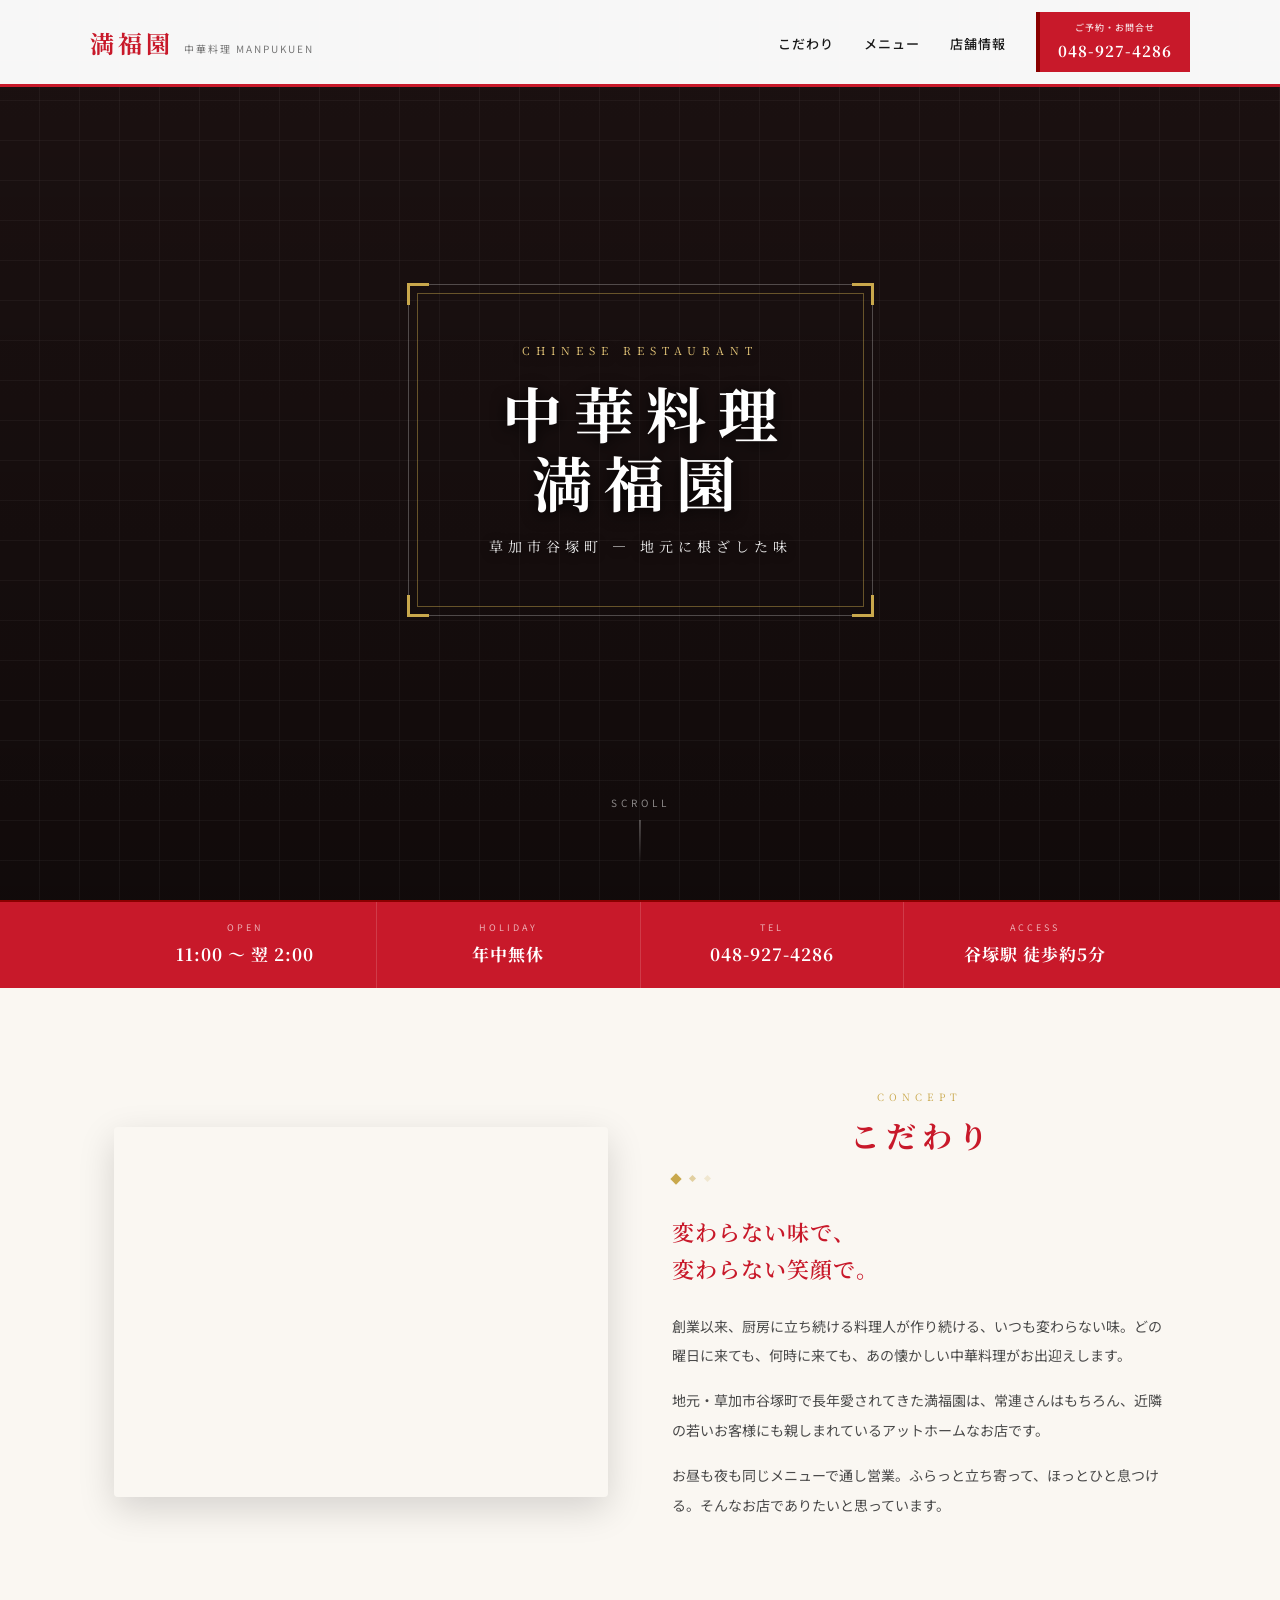
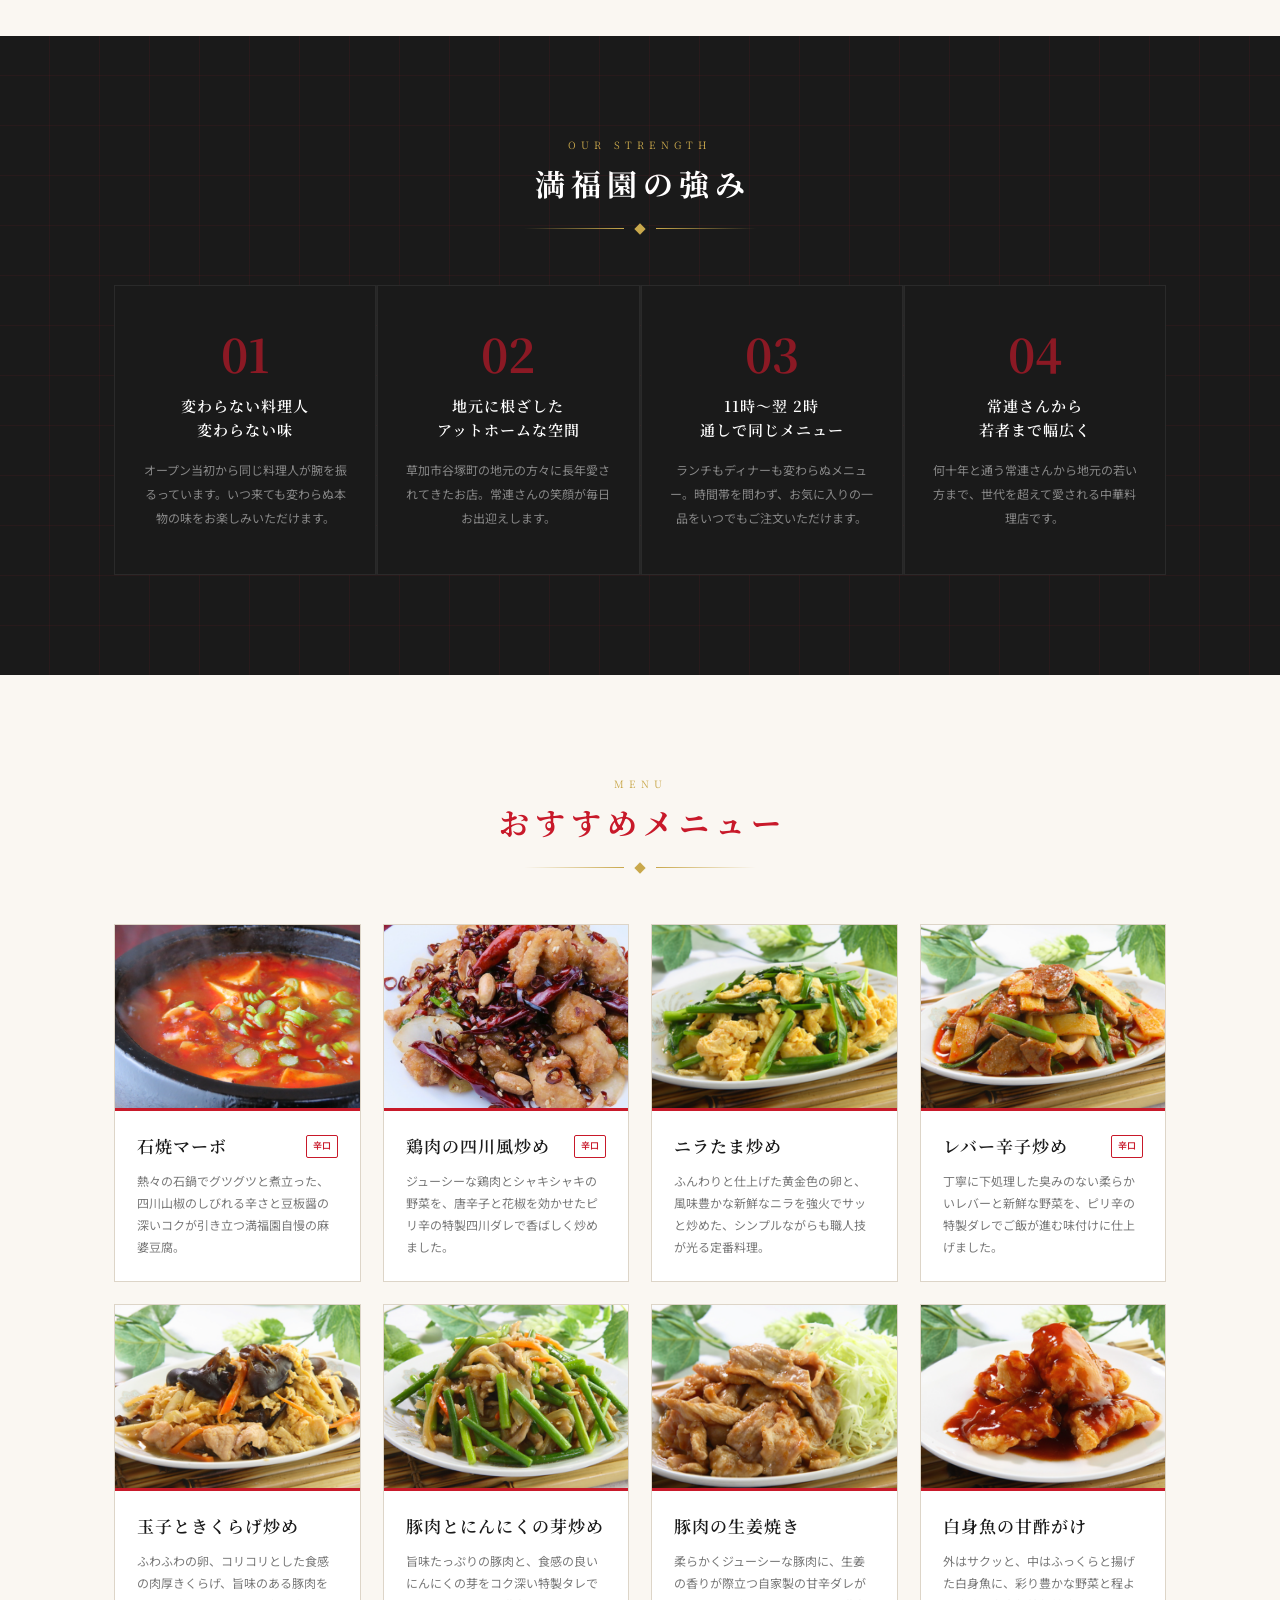
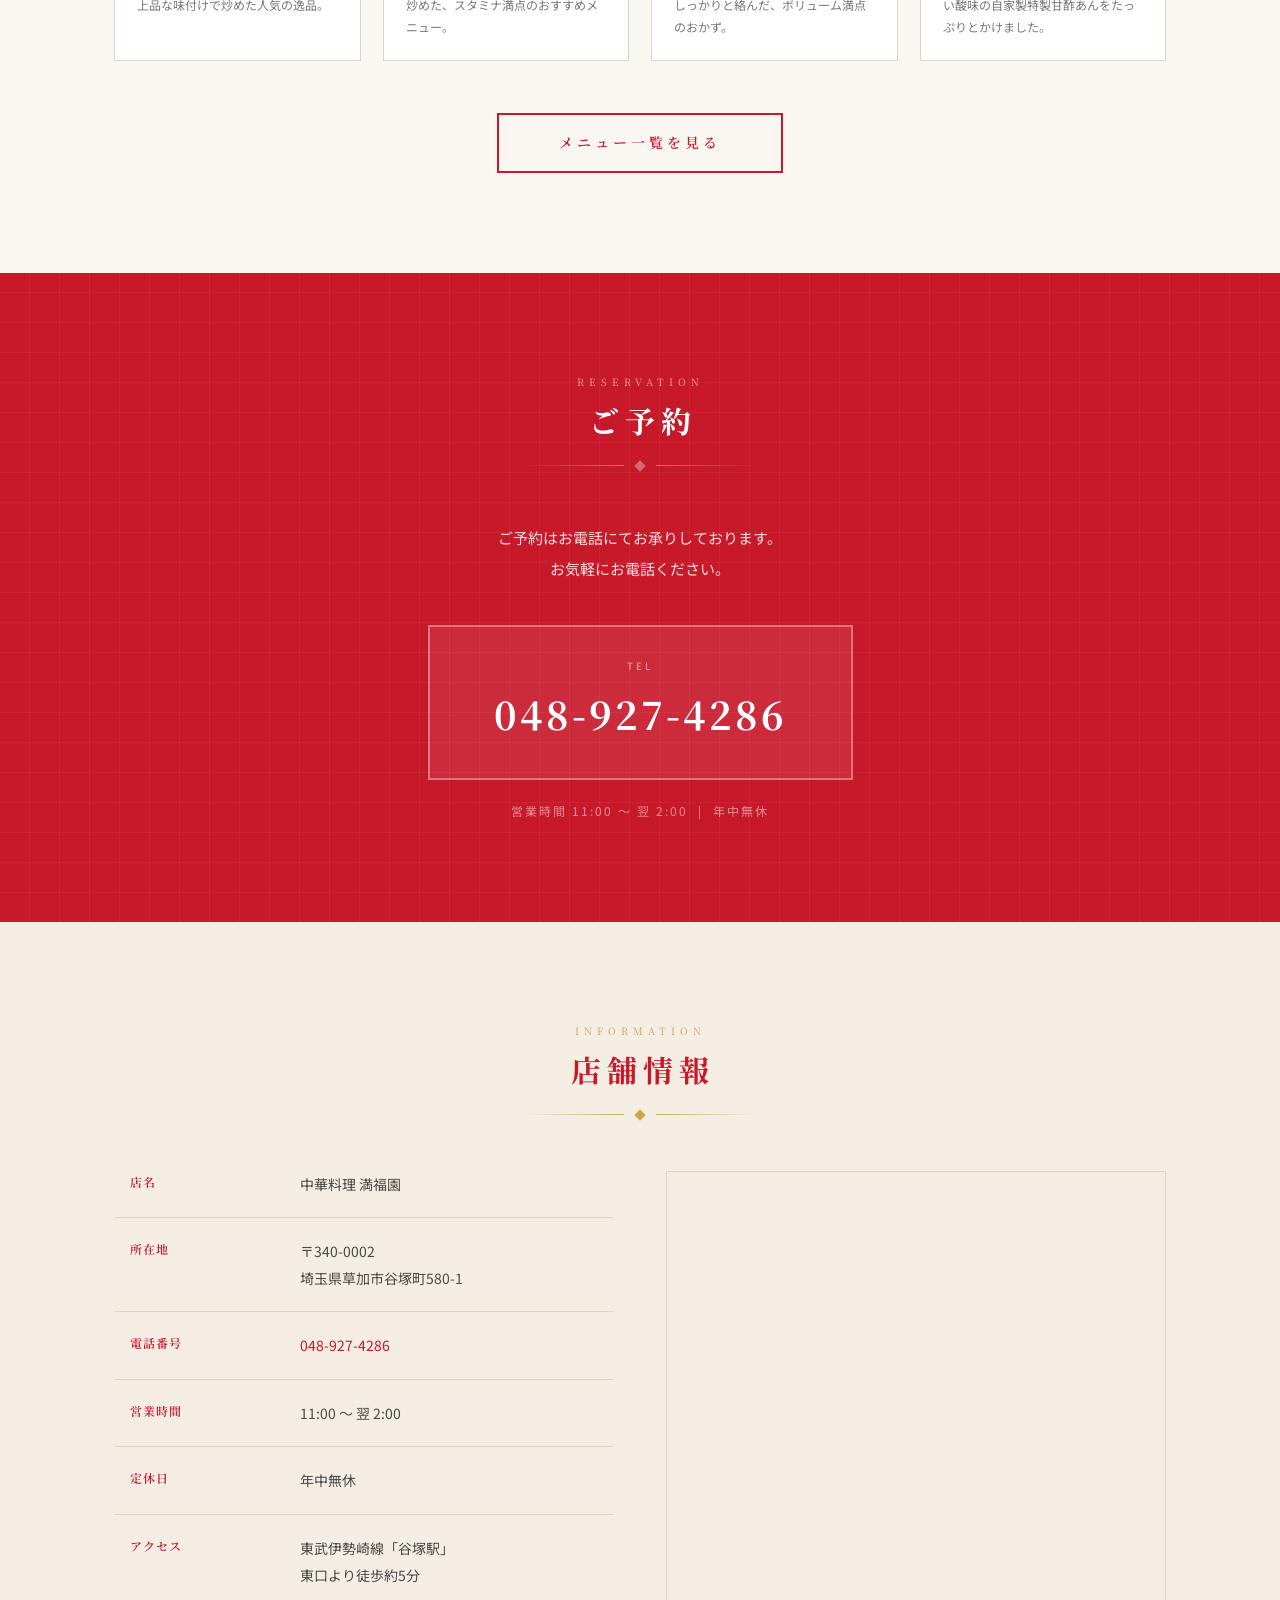
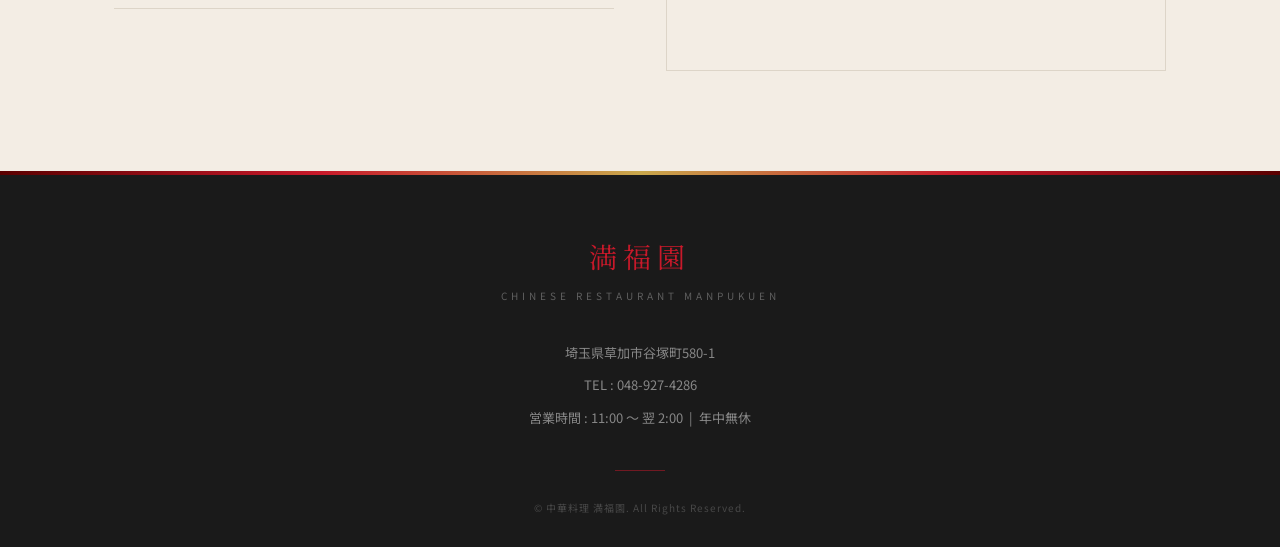
==== index.html @ 237df585 "Add files via upload" ====
<!DOCTYPE html>
<html lang="ja">
<head>
    <meta charset="UTF-8">
    <meta name="viewport" content="width=device-width, initial-scale=1.0">
    <title>中華料理 満福園 | 埼玉県草加市谷塚町</title>
    <meta name="description" content="埼玉県草加市谷塚町の中華料理「満福園」。創業以来変わらぬ料理人がつくる変わらぬ味。年中無休、11時〜翌2時営業。地元に根ざしたアットホームなお店です。">
    <meta name="keywords" content="満福園,中華料理,草加市,谷塚町,中国料理,餃子,ラーメン,定食">
    <link rel="preconnect" href="https://fonts.googleapis.com">
    <link rel="preconnect" href="https://fonts.gstatic.com" crossorigin>
    <link href="https://fonts.googleapis.com/css2?family=Noto+Serif+JP:wght@400;500;600;700&family=Noto+Sans+JP:wght@300;400;500;700&display=swap" rel="stylesheet">

        <link rel="stylesheet" href="style.css">
</head>
<body>

<!-- ====================================================
     HEADER
==================================================== -->
<header id="header">
    <div class="container header-inner">
        <a href="#top" class="logo-wrap">
            <span class="logo-main">満福園</span>
            <span class="logo-sub">中華料理 MANPUKUEN</span>
        </a>
        <div id="hamburger">
            <span></span><span></span><span></span>
        </div>
        <nav id="main-nav">
            <ul>
                <li><a href="#concept">こだわり</a></li>
                <li><a href="#menu">メニュー</a></li>
                <li><a href="#info">店舗情報</a></li>
                <li>
                    <a href="tel:0489274286" class="btn-tel">
                        <span class="t-small">ご予約・お問合せ</span>
                        <span class="t-num">048-927-4286</span>
                    </a>
                </li>
            </ul>
        </nav>
    </div>
</header>

<!-- ====================================================
     HERO
==================================================== -->
<section id="top">
    <div id="hero">
        <div class="hero-slide"></div>
        <div class="hero-slide"></div>
        <div class="hero-overlay"></div>
        <div class="hero-grid"></div>
        <div class="hero-body">
            <div class="hero-frame">
                <div class="hf-tr"></div>
                <div class="hf-bl"></div>
                <div class="hf-br"></div>
                <p class="hero-en">CHINESE RESTAURANT</p>
                <h1 class="hero-title">中華料理<br>満福園</h1>
                <p class="hero-catch">草加市谷塚町 &#8212; 地元に根ざした味</p>
            </div>
        </div>
        <div class="hero-scroll-indicator">SCROLL</div>
    </div>
</section>

<!-- ====================================================
     STRIPE BANNER
==================================================== -->
<div id="stripe">
    <div class="container">
        <div class="stripe-inner">
            <div class="stripe-item">
                <span class="s-label">Open</span>
                <span class="s-val">11:00 〜 翌 2:00</span>
            </div>
            <div class="stripe-item">
                <span class="s-label">Holiday</span>
                <span class="s-val">年中無休</span>
            </div>
            <div class="stripe-item">
                <span class="s-label">Tel</span>
                <span class="s-val">048-927-4286</span>
            </div>
            <div class="stripe-item">
                <span class="s-label">Access</span>
                <span class="s-val">谷塚駅 徒歩約5分</span>
            </div>
        </div>
    </div>
</div>

<!-- ====================================================
     CONCEPT
==================================================== -->
<section id="concept">
    <div class="container">
        <div class="concept-grid">
            <!-- Image Slideshow -->
            <div class="concept-img-wrap reveal left">
                <div class="concept-slider">
                    <div class="concept-slide"></div>
                    <div class="concept-slide"></div>
                    <div class="concept-slide"></div>
                    <div class="concept-slide"></div>
                </div>
            </div>
            <!-- Text -->
            <div class="reveal right">
                <div class="sec-title">
                    <span class="en-label">CONCEPT</span>
                    <h2>こだわり</h2>
                </div>
                <div class="concept-divider">
                    <div class="c-gem"></div>
                    <div class="c-gem sm"></div>
                    <div class="c-gem sm" style="opacity:.2;"></div>
                </div>
                <p class="concept-lead">
                    変わらない味で、<br>変わらない笑顔で。
                </p>
                <p class="concept-body">
                    創業以来、厨房に立ち続ける料理人が作り続ける、いつも変わらない味。どの曜日に来ても、何時に来ても、あの懐かしい中華料理がお出迎えします。
                </p>
                <p class="concept-body">
                    地元・草加市谷塚町で長年愛されてきた満福園は、常連さんはもちろん、近隣の若いお客様にも親しまれているアットホームなお店です。
                </p>
                <p class="concept-body">
                    お昼も夜も同じメニューで通し営業。ふらっと立ち寄って、ほっとひと息つける。そんなお店でありたいと思っています。
                </p>
            </div>
        </div>
    </div>
</section>

<!-- ====================================================
     FEATURES
==================================================== -->
<section id="features">
    <div class="container">
        <div class="sec-title reveal up">
            <span class="en-label">OUR STRENGTH</span>
            <h2>満福園の強み</h2>
        </div>
        <div class="divider reveal up">
            <div class="divider-gem"></div>
        </div>
        <div class="feature-grid">
            <div class="f-card reveal up d1">
                <div class="f-num">01</div>
                <p class="f-title">変わらない料理人<br>変わらない味</p>
                <p class="f-desc">オープン当初から同じ料理人が腕を振るっています。いつ来ても変わらぬ本物の味をお楽しみいただけます。</p>
            </div>
            <div class="f-card reveal up d2">
                <div class="f-num">02</div>
                <p class="f-title">地元に根ざした<br>アットホームな空間</p>
                <p class="f-desc">草加市谷塚町の地元の方々に長年愛されてきたお店。常連さんの笑顔が毎日お出迎えします。</p>
            </div>
            <div class="f-card reveal up d3">
                <div class="f-num">03</div>
                <p class="f-title">11時〜翌 2時<br>通しで同じメニュー</p>
                <p class="f-desc">ランチもディナーも変わらぬメニュー。時間帯を問わず、お気に入りの一品をいつでもご注文いただけます。</p>
            </div>
            <div class="f-card reveal up d4">
                <div class="f-num">04</div>
                <p class="f-title">常連さんから<br>若者まで幅広く</p>
                <p class="f-desc">何十年と通う常連さんから地元の若い方まで、世代を超えて愛される中華料理店です。</p>
            </div>
        </div>
    </div>
</section>

<!-- ====================================================
     MENU
==================================================== -->
<section id="menu">
    <div class="container">
        <div class="sec-title reveal up">
            <span class="en-label">MENU</span>
            <h2>おすすめメニュー</h2>
        </div>
        <div class="divider reveal up">
            <div class="divider-gem"></div>
        </div>

        <div class="menu-grid">
            <!-- 1. 石焼マーボ -->
            <div class="m-card reveal up d1">
                <div class="m-card-img">
                    <img src="img/石焼マーボ.png" alt="石焼マーボ">
                </div>
                <div class="m-card-body">
                    <div class="m-card-title-row">
                        <h3 class="m-card-name">石焼マーボ</h3>
                        <span class="m-card-tag">辛口</span>
                    </div>
                    <p class="m-card-desc">熱々の石鍋でグツグツと煮立った、四川山椒のしびれる辛さと豆板醤の深いコクが引き立つ満福園自慢の麻婆豆腐。</p>
                </div>
            </div>
            <!-- 2. 鶏肉の四川風炒め -->
            <div class="m-card reveal up d2">
                <div class="m-card-img">
                    <img src="img/鶏肉の四川風炒め.png" alt="鶏肉の四川風炒め">
                </div>
                <div class="m-card-body">
                    <div class="m-card-title-row">
                        <h3 class="m-card-name">鶏肉の四川風炒め</h3>
                        <span class="m-card-tag">辛口</span>
                    </div>
                    <p class="m-card-desc">ジューシーな鶏肉とシャキシャキの野菜を、唐辛子と花椒を効かせたピリ辛の特製四川ダレで香ばしく炒めました。</p>
                </div>
            </div>
            <!-- 3. ニラたま炒め -->
            <div class="m-card reveal up d3">
                <div class="m-card-img">
                    <img src="img/ニラたま炒め.png" alt="ニラたま炒め">
                </div>
                <div class="m-card-body">
                    <div class="m-card-title-row">
                        <h3 class="m-card-name">ニラたま炒め</h3>
                    </div>
                    <p class="m-card-desc">ふんわりと仕上げた黄金色の卵と、風味豊かな新鮮なニラを強火でサッと炒めた、シンプルながらも職人技が光る定番料理。</p>
                </div>
            </div>
            <!-- 4. レバー辛子炒め -->
            <div class="m-card reveal up d4">
                <div class="m-card-img">
                    <img src="img/レバー辛子炒め.png" alt="レバー辛子炒め">
                </div>
                <div class="m-card-body">
                    <div class="m-card-title-row">
                        <h3 class="m-card-name">レバー辛子炒め</h3>
                        <span class="m-card-tag">辛口</span>
                    </div>
                    <p class="m-card-desc">丁寧に下処理した臭みのない柔らかいレバーと新鮮な野菜を、ピリ辛の特製ダレでご飯が進む味付けに仕上げました。</p>
                </div>
            </div>
            <!-- 5. 玉子ときくらげ炒め -->
            <div class="m-card reveal up d1">
                <div class="m-card-img">
                    <img src="img/玉子ときくらげ炒め.png" alt="玉子ときくらげ炒め">
                </div>
                <div class="m-card-body">
                    <div class="m-card-title-row">
                        <h3 class="m-card-name">玉子ときくらげ炒め</h3>
                    </div>
                    <p class="m-card-desc">ふわふわの卵、コリコリとした食感の肉厚きくらげ、旨味のある豚肉を上品な味付けで炒めた人気の逸品。</p>
                </div>
            </div>
            <!-- 6. 豚肉とにんにくの芽炒め -->
            <div class="m-card reveal up d2">
                <div class="m-card-img">
                    <img src="img/豚肉とにんにくの芽炒め.png" alt="豚肉とにんにくの芽炒め">
                </div>
                <div class="m-card-body">
                    <div class="m-card-title-row">
                        <h3 class="m-card-name">豚肉とにんにくの芽炒め</h3>
                    </div>
                    <p class="m-card-desc">旨味たっぷりの豚肉と、食感の良いにんにくの芽をコク深い特製タレで炒めた、スタミナ満点のおすすめメニュー。</p>
                </div>
            </div>
            <!-- 7. 豚肉の生姜焼き -->
            <div class="m-card reveal up d3">
                <div class="m-card-img">
                    <img src="img/豚肉の生姜焼き.png" alt="豚肉の生姜焼き">
                </div>
                <div class="m-card-body">
                    <div class="m-card-title-row">
                        <h3 class="m-card-name">豚肉の生姜焼き</h3>
                    </div>
                    <p class="m-card-desc">柔らかくジューシーな豚肉に、生姜の香りが際立つ自家製の甘辛ダレがしっかりと絡んだ、ボリューム満点のおかず。</p>
                </div>
            </div>
            <!-- 8. 白身魚の甘酢がけ -->
            <div class="m-card reveal up d4">
                <div class="m-card-img">
                    <img src="img/白身魚の甘酢がけ.png" alt="白身魚の甘酢がけ">
                </div>
                <div class="m-card-body">
                    <div class="m-card-title-row">
                        <h3 class="m-card-name">白身魚の甘酢がけ</h3>
                    </div>
                    <p class="m-card-desc">外はサクッと、中はふっくらと揚げた白身魚に、彩り豊かな野菜と程よい酸味の自家製特製甘酢あんをたっぷりとかけました。</p>
                </div>
            </div>
        </div>

        <div class="menu-btn-wrap reveal up">
            <a href="menu.html" class="btn-outline">メニュー一覧を見る</a>
        </div>
    </div>
</section>

<!-- ====================================================
     RESERVATION
==================================================== -->
<section id="reservation">
    <div class="container">
        <div class="res-inner">
            <div class="sec-title reveal up">
                <span class="en-label">RESERVATION</span>
                <h2>ご予約</h2>
            </div>
            <div class="divider reveal up">
                <div class="divider-gem"></div>
            </div>
            <p class="res-note reveal up">
                ご予約はお電話にてお承りしております。<br>
                お気軽にお電話ください。
            </p>
            <a href="tel:0489274286" class="tel-block reveal up">
                <span class="tel-small">TEL</span>
                <span class="tel-number">048-927-4286</span>
            </a>
            <p class="tel-hours reveal up">営業時間 11:00 〜 翌 2:00 &nbsp;|&nbsp; 年中無休</p>
        </div>
    </div>
</section>

<!-- ====================================================
     INFO / ACCESS
==================================================== -->
<section id="info">
    <div class="container">
        <div class="sec-title reveal up">
            <span class="en-label">INFORMATION</span>
            <h2>店舗情報</h2>
        </div>
        <div class="divider reveal up">
            <div class="divider-gem"></div>
        </div>
        <div class="info-grid">
            <div class="reveal left">
                <table class="info-table">
                    <tbody>
                        <tr>
                            <th>店名</th>
                            <td>中華料理 満福園</td>
                        </tr>
                        <tr>
                            <th>所在地</th>
                            <td>〒340-0002<br>埼玉県草加市谷塚町580-1</td>
                        </tr>
                        <tr>
                            <th>電話番号</th>
                            <td><a href="tel:0489274286">048-927-4286</a></td>
                        </tr>
                        <tr>
                            <th>営業時間</th>
                            <td>11:00 〜 翌 2:00</td>
                        </tr>
                        <tr>
                            <th>定休日</th>
                            <td>年中無休</td>
                        </tr>
                        <tr>
                            <th>アクセス</th>
                            <td>
                                東武伊勢崎線「谷塚駅」<br>
                                東口より徒歩約5分
                            </td>
                        </tr>
                    </tbody>
                </table>
            </div>
            <div class="map-wrap reveal right">
                <iframe
                    src="https://maps.google.com/maps?q=%E6%BA%80%E7%A6%8F%E5%9C%92+%E5%9F%BC%E7%8E%89%E7%9C%8C%E8%8D%89%E5%8A%A0%E5%B8%82%E8%B0%B7%E5%A1%9A%E7%94%BA580-1&output=embed&hl=ja&z=16"
                    allowfullscreen=""
                    loading="lazy"
                    referrerpolicy="no-referrer-when-downgrade"
                    title="中華料理 満福園 地図">
                </iframe>
            </div>
        </div>
    </div>
</section>

<!-- ====================================================
     FOOTER
==================================================== -->
<footer>
    <div class="footer-top-bar"></div>
    <div class="container footer-inner">
        <p class="footer-logo">満福園</p>
        <p class="footer-en">CHINESE RESTAURANT MANPUKUEN</p>
        <div class="footer-info-list">
            埼玉県草加市谷塚町580-1<br>
            TEL : 048-927-4286<br>
            営業時間 : 11:00 〜 翌 2:00 &nbsp;|&nbsp; 年中無休
        </div>
        <div class="footer-rule"></div>
        <p class="copyright">&copy; 中華料理 満福園. All Rights Reserved.</p>
    </div>
</footer>

<!-- ====================================================
     JAVASCRIPT
==================================================== -->
<script>
    /* ---- Hamburger ---- */
    const hamburger = document.getElementById('hamburger');
    const mainNav   = document.getElementById('main-nav');

    hamburger.addEventListener('click', () => {
        hamburger.classList.toggle('active');
        mainNav.classList.toggle('open');
    });

    mainNav.querySelectorAll('a').forEach(link => {
        link.addEventListener('click', () => {
            hamburger.classList.remove('active');
            mainNav.classList.remove('open');
        });
    });

    /* ---- Header scroll shadow ---- */
    const header = document.getElementById('header');
    window.addEventListener('scroll', () => {
        header.classList.toggle('scrolled', window.scrollY > 30);
    }, { passive: true });

    /* ---- Scroll reveal ---- */
    const revealObserver = new IntersectionObserver((entries) => {
        entries.forEach(entry => {
            if (entry.isIntersecting) {
                entry.target.classList.add('visible');
            }
        });
    }, { threshold: 0.12 });

    document.querySelectorAll('.reveal').forEach(el => revealObserver.observe(el));
</script>

</body>
</html>
---- style.css ----
/* ============================================================
   VARIABLES
============================================================ */
:root {
    --red:        #C8192A;
    --red-dark:   #8B0000;
    --red-deep:   #5A0000;
    --gold:       #C9A84C;
    --gold-light: #E8C97A;
    --white:      #FFFFFF;
    --off-white:  #FAF7F2;
    --cream:      #F3EDE4;
    --dark:       #1A1A1A;
    --mid:        #4A4A4A;
    --soft:       #787878;
    --placeholder: #BCBAB7;
    --border:     #DDD5C8;
    --font-serif: 'Noto Serif JP', serif;
    --font-sans:  'Noto Sans JP', sans-serif;
}

/* ============================================================
   RESET & BASE
============================================================ */
*, *::before, *::after { margin: 0; padding: 0; box-sizing: border-box; }
html { scroll-behavior: smooth; font-size: 16px; }
body {
    font-family: var(--font-sans);
    color: var(--dark);
    background: var(--off-white);
    overflow-x: hidden;
    line-height: 1.8;
}
h1, h2, h3, h4 { font-family: var(--font-serif); }
a { text-decoration: none; color: inherit; transition: all .3s ease; }
img { display: block; max-width: 100%; }

.container {
    max-width: 1100px;
    margin: 0 auto;
    padding: 0 24px;
}

/* ============================================================
   UTILITY: SECTION TITLE
============================================================ */
.sec-title {
    text-align: center;
}
.sec-title .en-label {
    display: block;
    font-size: 10px;
    letter-spacing: 5px;
    text-transform: uppercase;
    color: var(--gold);
    font-family: var(--font-serif);
    margin-bottom: 10px;
}
.sec-title h2 {
    font-size: 30px;
    letter-spacing: 6px;
    text-indent: 6px;
    color: var(--red);
    line-height: 1.3;
}

/* ============================================================
   UTILITY: DIVIDER
============================================================ */
.divider {
    display: flex;
    align-items: center;
    justify-content: center;
    gap: 12px;
    margin: 22px 0 52px;
}
.divider::before,
.divider::after {
    content: '';
    flex: 1;
    max-width: 100px;
    height: 1px;
    background: linear-gradient(to var(--dir, right), transparent, var(--gold));
}
.divider::before { --dir: right; }
.divider::after  { --dir: left; }
.divider-gem {
    width: 8px;
    height: 8px;
    background: var(--gold);
    transform: rotate(45deg);
    flex-shrink: 0;
}

/* ============================================================
   SCROLL ANIMATIONS
============================================================ */
.reveal {
    opacity: 0;
    transition: opacity .9s cubic-bezier(.2,.8,.2,1),
                transform .9s cubic-bezier(.2,.8,.2,1);
}
.reveal.up    { transform: translateY(44px); }
.reveal.left  { transform: translateX(-50px); }
.reveal.right { transform: translateX(50px); }
.reveal.visible { opacity: 1; transform: none; }
.d1 { transition-delay: .1s; }
.d2 { transition-delay: .2s; }
.d3 { transition-delay: .3s; }
.d4 { transition-delay: .4s; }

/* ============================================================
   HEADER
============================================================ */
#header {
    position: fixed;
    top: 0; left: 0;
    width: 100%;
    background: rgba(255,255,255,.97);
    border-bottom: 3px solid var(--red);
    z-index: 999;
    transition: box-shadow .3s;
}
#header.scrolled { box-shadow: 0 2px 20px rgba(0,0,0,.1); }

.header-inner {
    display: flex;
    align-items: center;
    justify-content: space-between;
    padding: 12px 0;
}

.logo-wrap { display: flex; align-items: baseline; gap: 10px; }
.logo-main {
    font-family: var(--font-serif);
    font-size: 24px;
    font-weight: 700;
    color: var(--red);
    letter-spacing: 4px;
}
.logo-sub {
    font-size: 10px;
    color: var(--soft);
    letter-spacing: 2px;
    font-family: var(--font-sans);
}

#main-nav ul {
    display: flex;
    list-style: none;
    align-items: center;
    gap: 30px;
}
#main-nav a {
    font-size: 13px;
    font-weight: 500;
    letter-spacing: 1px;
    position: relative;
}
#main-nav a:not(.btn-tel)::after {
    content: '';
    position: absolute;
    bottom: -2px; left: 0;
    width: 0; height: 2px;
    background: var(--red);
    transition: width .3s;
}
#main-nav a:not(.btn-tel):hover { color: var(--red); }
#main-nav a:not(.btn-tel):hover::after { width: 100%; }

.btn-tel {
    display: flex;
    flex-direction: column;
    align-items: center;
    gap: 1px;
    padding: 8px 18px;
    background: var(--red);
    color: #fff !important;
    border-left: 4px solid var(--red-dark);
}
.btn-tel:hover { background: var(--red-dark) !important; }
.btn-tel .t-small { font-size: 9px; letter-spacing: 1px; opacity: .85; }
.btn-tel .t-num   { font-size: 15px; font-weight: 700; letter-spacing: 1px; font-family: var(--font-serif); }

/* Hamburger */
#hamburger {
    display: none;
    flex-direction: column;
    cursor: pointer;
    gap: 6px;
    z-index: 10;
    flex-shrink: 0; /* Never shrink or get pushed off-screen */
}
#hamburger span {
    display: block;
    width: 26px; height: 2px;
    background: var(--dark);
    transition: all .3s;
}
#hamburger.active span:nth-child(1) { transform: rotate(45deg) translate(5px,6px); }
#hamburger.active span:nth-child(2) { opacity: 0; }
#hamburger.active span:nth-child(3) { transform: rotate(-45deg) translate(5px,-6px); }


/* ============================================================
   [INDEX PAGE] HERO
============================================================ */
#hero {
    height: 100vh;
    min-height: 600px;
    position: relative;
    display: flex;
    align-items: center;
    justify-content: center;
    overflow: hidden;
    background: #2A1A1A;
}

/* Animated background slides */
.hero-slide {
    position: absolute;
    inset: 0;
    background-size: cover;
    background-position: center;
    opacity: 0;
    filter: brightness(0.65); /* Made slightly darker so foreground text stands out clearly */
}
.hero-slide:nth-child(1) {
    background-image: url('img/HERO1.jpg');
    animation: hSlide 10s ease-in-out 0s infinite;
}
.hero-slide:nth-child(2) {
    background-image: url('img/HERO2.jpg');
    animation: hSlide 10s ease-in-out 5s infinite;
}
@keyframes hSlide {
    0%,100% { opacity: 0; transform: scale(1.03); }
    10%      { opacity: 1; }
    50%      { opacity: 1; transform: scale(1.08); }
    60%      { opacity: 0; }
}

/* Dark + red gradient overlay */
.hero-overlay {
    position: absolute; inset: 0;
    background: linear-gradient(
        to bottom,
        rgba(0,0,0,.35) 0%,
        rgba(0,0,0,.6) 100%
    );
    z-index: 1;
}

/* Subtle grid pattern */
.hero-grid {
    position: absolute; inset: 0; z-index: 1;
    background-image:
        repeating-linear-gradient(0deg, transparent 0, transparent 39px, rgba(255,255,255,.04) 39px, rgba(255,255,255,.04) 40px),
        repeating-linear-gradient(90deg, transparent 0, transparent 39px, rgba(255,255,255,.04) 39px, rgba(255,255,255,.04) 40px);
}

/* Hero center content */
.hero-body {
    position: relative; z-index: 2;
    text-align: center;
}

/* Classic Chinese double-frame */
.hero-frame {
    display: inline-block;
    padding: 56px 80px;
    border: 1px solid rgba(255,255,255,.25);
    position: relative;
}
/* inner border */
.hero-frame::before {
    content: '';
    position: absolute;
    top: 8px; left: 8px; right: 8px; bottom: 8px;
    border: 1px solid rgba(201,168,76,.45);
    pointer-events: none;
}
/* gold corner: top-left */
.hero-frame::after {
    content: '';
    position: absolute;
    top: -2px; left: -2px;
    width: 22px; height: 22px;
    border-top: 3px solid var(--gold);
    border-left: 3px solid var(--gold);
}
.hf-tr, .hf-bl, .hf-br {
    position: absolute;
    width: 22px; height: 22px;
}
.hf-tr { top: -2px; right: -2px;   border-top: 3px solid var(--gold); border-right: 3px solid var(--gold); }
.hf-bl { bottom: -2px; left: -2px;  border-bottom: 3px solid var(--gold); border-left: 3px solid var(--gold); }
.hf-br { bottom: -2px; right: -2px; border-bottom: 3px solid var(--gold); border-right: 3px solid var(--gold); }

.hero-en {
    font-size: 11px;
    letter-spacing: 6px;
    color: var(--gold-light);
    font-family: var(--font-serif);
    margin-bottom: 18px;
    animation: fadeUp 1.1s ease both .2s;
    text-shadow: 0 2px 10px rgba(0, 0, 0, 0.85);
}
.hero-title {
    font-size: 60px;
    font-weight: 700;
    color: #fff;
    letter-spacing: 12px;
    text-indent: 12px;
    line-height: 1.15;
    animation: fadeUp 1.1s ease both .5s;
    text-shadow: 0 3px 15px rgba(0, 0, 0, 0.9);
}
.hero-catch {
    margin-top: 18px;
    font-size: 14px;
    color: rgba(255,255,255,.95);
    letter-spacing: 5px;
    font-family: var(--font-serif);
    animation: fadeUp 1.1s ease both .8s;
    text-shadow: 0 2px 10px rgba(0, 0, 0, 0.85);
}

.hero-scroll-indicator {
    position: absolute;
    bottom: 36px; left: 50%;
    transform: translateX(-50%);
    z-index: 2;
    display: flex;
    flex-direction: column;
    align-items: center;
    gap: 8px;
    font-size: 10px;
    letter-spacing: 4px;
    color: rgba(255,255,255,.5);
    animation: scrollBounce 2.4s ease-in-out infinite;
}
.hero-scroll-indicator::after {
    content: '';
    display: block;
    width: 1px; height: 44px;
    background: linear-gradient(to bottom, rgba(255,255,255,.5), transparent);
}
@keyframes scrollBounce {
    0%,100% { transform: translateX(-50%) translateY(0); }
    55%      { transform: translateX(-50%) translateY(10px); }
}
@keyframes fadeUp {
    from { opacity: 0; transform: translateY(28px); }
    to   { opacity: 1; transform: translateY(0); }
}

/* ============================================================
   [INDEX PAGE] PLACEHOLDER
============================================================ */
.ph {
    background: var(--placeholder);
    display: flex;
    align-items: center;
    justify-content: center;
    position: relative;
    overflow: hidden;
}
.ph::before {
    content: '';
    position: absolute;
    inset: 0;
    background: repeating-linear-gradient(
        -45deg,
        transparent 0, transparent 18px,
        rgba(255,255,255,.12) 18px, rgba(255,255,255,.12) 19px
    );
}
.ph-label {
    position: relative;
    font-size: 11px;
    letter-spacing: 3px;
    color: rgba(255,255,255,.55);
    font-family: var(--font-serif);
}

/* ============================================================
   [INDEX PAGE] RED STRIPE BANNER
============================================================ */
#stripe {
    background: var(--red);
    padding: 0;
    border-top: 2px solid var(--red-dark);
}
.stripe-inner {
    display: flex;
    align-items: stretch;
    justify-content: center;
}
.stripe-item {
    display: flex;
    flex-direction: column;
    align-items: center;
    justify-content: center;
    padding: 18px 40px;
    gap: 3px;
    flex: 1;
    border-right: 1px solid rgba(255,255,255,.15);
}
.stripe-item:last-child { border-right: none; }
.s-label {
    font-size: 9px;
    letter-spacing: 3px;
    color: rgba(255,255,255,.65);
    text-transform: uppercase;
}
.s-val {
    font-size: 17px;
    font-weight: 700;
    color: #fff;
    font-family: var(--font-serif);
    letter-spacing: 1px;
}

/* ============================================================
   [INDEX PAGE] CONCEPT
============================================================ */
#concept {
    padding: 100px 0;
    background: var(--off-white);
}
.concept-grid {
    display: grid;
    grid-template-columns: 1fr 1fr;
    gap: 64px;
    align-items: center;
}
.concept-img-wrap {
    position: relative;
}
.concept-slider {
    position: relative;
    width: 100%;
    aspect-ratio: 4/3;
    overflow: hidden;
    border-radius: 4px;
    box-shadow: 0 12px 36px rgba(0,0,0,0.15);
}
.concept-slide {
    position: absolute;
    inset: 0;
    background-size: cover;
    background-position: center;
    opacity: 0;
    animation: cSlide 20s infinite ease-in-out;
}
.concept-slide:nth-child(1) { background-image: url('img/CONCEPT1.png'); animation-delay: 0s; }
.concept-slide:nth-child(2) { background-image: url('img/CONCEPT2.png'); animation-delay: 5s; }
.concept-slide:nth-child(3) { background-image: url('img/CONCEPT3.png'); animation-delay: 10s; }
.concept-slide:nth-child(4) { background-image: url('img/CONCEPT4.png'); animation-delay: 15s; }

@keyframes cSlide {
    0% { opacity: 0; }
    3% { opacity: 1; }
    25% { opacity: 1; }
    28% { opacity: 0; }
    100% { opacity: 0; }
}
/* Red accent line on left */
.concept-img-wrap::before {
    content: '';
    position: absolute;
    top: -10px; left: -10px;
    bottom: 10px; right: 10px;
    border: 2px solid var(--red);
    z-index: -1;
}
.concept-text .sec-title { text-align: left; }
.concept-divider {
    display: flex;
    gap: 10px;
    align-items: center;
    margin: 20px 0 30px;
}
.c-gem {
    width: 8px; height: 8px;
    background: var(--gold);
    transform: rotate(45deg);
}
.c-gem.sm { width: 5px; height: 5px; opacity: .5; }
.concept-lead {
    font-family: var(--font-serif);
    font-size: 22px;
    color: var(--red);
    font-weight: 600;
    line-height: 1.7;
    letter-spacing: 1px;
    margin-bottom: 24px;
}
.concept-body {
    font-size: 14px;
    color: var(--mid);
    line-height: 2.1;
    margin-bottom: 16px;
}

/* ============================================================
   [INDEX PAGE] FEATURES
============================================================ */
#features {
    padding: 100px 0;
    background: var(--dark);
    position: relative;
    overflow: hidden;
}
#features::before {
    content: '';
    position: absolute; inset: 0;
    background-image:
        repeating-linear-gradient(0deg, transparent 0, transparent 49px, rgba(200,25,42,.08) 49px, rgba(200,25,42,.08) 50px),
        repeating-linear-gradient(90deg, transparent 0, transparent 49px, rgba(200,25,42,.08) 49px, rgba(200,25,42,.08) 50px);
}
#features .sec-title h2 { color: #fff; }
#features .sec-title .en-label { color: var(--gold); }
#features .divider::before { background: linear-gradient(to right, transparent, var(--gold)); }
#features .divider::after  { background: linear-gradient(to left,  transparent, var(--gold)); }
#features .divider-gem { background: var(--gold); }

.feature-grid {
    display: grid;
    grid-template-columns: repeat(4, 1fr);
    gap: 1px;
    background: rgba(255,255,255,.06);
    position: relative; z-index: 1;
}
.f-card {
    background: var(--dark);
    padding: 44px 28px;
    text-align: center;
    border: 1px solid rgba(255,255,255,.07);
    transition: background .35s, transform .35s, border-color .35s;
}
.f-card:hover {
    background: rgba(200,25,42,.14);
    border-color: rgba(200,25,42,.4);
    transform: translateY(-5px);
}
.f-num {
    font-size: 46px;
    font-family: var(--font-serif);
    color: var(--red);
    font-weight: 700;
    line-height: 1;
    margin-bottom: 18px;
    opacity: .65;
}
.f-title {
    font-size: 15px;
    font-family: var(--font-serif);
    color: #fff;
    font-weight: 600;
    letter-spacing: 1px;
    line-height: 1.6;
    margin-bottom: 16px;
}
.f-desc {
    font-size: 12px;
    color: rgba(255,255,255,.48);
    line-height: 2;
}

/* ============================================================
   [INDEX PAGE] RECOMMENDED MENU
============================================================ */
#menu {
    padding: 100px 0;
    background: var(--off-white);
}
.menu-grid {
    display: grid;
    grid-template-columns: repeat(4, 1fr);
    gap: 22px;
    margin-bottom: 52px;
}
.m-card {
    background: var(--white);
    border: 1px solid var(--border);
    overflow: hidden;
    transition: transform .3s, box-shadow .3s, border-color .3s;
    display: flex;
    flex-direction: column;
}
.m-card:hover {
    transform: translateY(-7px);
    box-shadow: 0 14px 42px rgba(0,0,0,.1);
    border-color: var(--red);
}
.m-card-img {
    width: 100%;
    aspect-ratio: 4/3;
    overflow: hidden;
    position: relative;
}
.m-card-img img {
    width: 100%;
    height: 100%;
    object-fit: cover;
    transition: transform 0.5s ease;
}
.m-card:hover .m-card-img img {
    transform: scale(1.08);
}
.m-card-body {
    padding: 20px 22px 22px;
    border-top: 3px solid var(--red);
    flex-grow: 1;
    display: flex;
    flex-direction: column;
}
.m-card-title-row {
    display: flex;
    align-items: center;
    justify-content: space-between;
    gap: 8px;
    margin-bottom: 8px;
}
.m-card-name {
    font-size: 17px;
    font-family: var(--font-serif);
    font-weight: 600;
    color: var(--dark);
    letter-spacing: 1px;
}
.m-card-tag {
    font-size: 9px;
    padding: 2px 6px;
    border: 1px solid var(--red);
    color: var(--red);
    border-radius: 2px;
    font-weight: 600;
    white-space: nowrap;
}
.m-card-desc {
    font-size: 12px;
    color: var(--soft);
    line-height: 1.85;
}

.menu-btn-wrap { text-align: center; }
.btn-outline {
    display: inline-block;
    padding: 15px 60px;
    border: 2px solid var(--red);
    color: var(--red);
    font-size: 14px;
    font-family: var(--font-serif);
    letter-spacing: 4px;
    font-weight: 600;
    transition: background .3s, color .3s;
}
.btn-outline:hover { background: var(--red); color: #fff; }

/* ============================================================
   [INDEX PAGE] RESERVATION
============================================================ */
#reservation {
    padding: 100px 0;
    background: var(--red);
    position: relative;
    overflow: hidden;
}
#reservation::before {
    content: '';
    position: absolute; inset: 0;
    background-image:
        repeating-linear-gradient(0deg, transparent 0, transparent 29px, rgba(255,255,255,.05) 29px, rgba(255,255,255,.05) 30px),
        repeating-linear-gradient(90deg, transparent 0, transparent 29px, rgba(255,255,255,.05) 29px, rgba(255,255,255,.05) 30px);
}
#reservation .sec-title h2 { color: #fff; }
#reservation .sec-title .en-label { color: rgba(255,255,255,.6); }
#reservation .divider::before { background: linear-gradient(to right, transparent, rgba(255,255,255,.35)); }
#reservation .divider::after  { background: linear-gradient(to left,  transparent, rgba(255,255,255,.35)); }
#reservation .divider-gem { background: rgba(255,255,255,.35); }

.res-inner { position: relative; z-index: 1; text-align: center; }
.res-note {
    font-size: 15px;
    color: rgba(255,255,255,.85);
    line-height: 2.1;
    margin: 0 auto 40px;
    max-width: 480px;
}

.tel-block {
    display: inline-flex;
    flex-direction: column;
    align-items: center;
    gap: 5px;
    padding: 30px 64px;
    border: 2px solid rgba(255,255,255,.35);
    background: rgba(255,255,255,.08);
    transition: background .3s, border-color .3s;
}
.tel-block:hover {
    background: rgba(255,255,255,.16);
    border-color: rgba(255,255,255,.7);
}
.tel-small  { font-size: 10px; letter-spacing: 3px; color: rgba(255,255,255,.6); }
.tel-number { font-size: 38px; font-weight: 700; color: #fff; letter-spacing: 3px; font-family: var(--font-serif); }
.tel-number a { color: #fff; }
.tel-hours  { margin-top: 20px; font-size: 12px; color: rgba(255,255,255,.5); letter-spacing: 2px; }

/* ============================================================
   [INDEX PAGE] INFO / ACCESS
============================================================ */
#info {
    padding: 100px 0;
    background: var(--cream);
}
.info-grid {
    display: grid;
    grid-template-columns: 1fr 1fr;
    gap: 52px;
    align-items: start;
}
.info-table {
    width: 100%;
    border-collapse: collapse;
}
.info-table tr { border-bottom: 1px solid var(--border); }
.info-table tr:first-child th,
.info-table tr:first-child td { padding-top: 0; }
.info-table th {
    padding: 20px 16px;
    font-size: 12px;
    font-family: var(--font-serif);
    font-weight: 600;
    color: var(--red);
    letter-spacing: 1px;
    width: 34%;
    vertical-align: top;
    text-align: left;
}
.info-table td {
    padding: 20px 16px;
    font-size: 14px;
    color: var(--mid);
    line-height: 1.9;
}
.info-table td a { color: var(--red); }
.info-table td a:hover { text-decoration: underline; }

.map-wrap {
    position: relative;
    aspect-ratio: 1/1;
    border: 1px solid var(--border);
    overflow: hidden;
}
.map-wrap iframe {
    width: 100%; height: 100%;
    border: 0; display: block;
}

/* ============================================================
   [FOOTER]
============================================================ */
footer {
    background: var(--dark);
    color: #fff;
}
.footer-top-bar {
    height: 4px;
    background: linear-gradient(to right, var(--red-deep), var(--red), var(--gold), var(--red), var(--red-deep));
}
.footer-inner {
    padding: 56px 0 30px;
    text-align: center;
}
.footer-logo {
    font-family: var(--font-serif);
    font-size: 28px;
    color: var(--red);
    letter-spacing: 6px;
    margin-bottom: 6px;
}
.footer-en {
    font-size: 10px;
    letter-spacing: 4px;
    color: rgba(255,255,255,.3);
    margin-bottom: 32px;
}
.footer-info-list {
    font-size: 13px;
    color: rgba(255,255,255,.48);
    line-height: 2.5;
    margin-bottom: 36px;
}
.footer-rule {
    width: 50px; height: 1px;
    background: rgba(200,25,42,.5);
    margin: 0 auto 28px;
}
.copyright {
    font-size: 10px;
    letter-spacing: 1px;
    color: rgba(255,255,255,.2);
}

/* ============================================================
   [MENU PAGE ONLY] PAGE HERO (small)
============================================================ */
#page-hero {
    padding-top: 80px; /* header offset */
    background: var(--red);
    position: relative;
    overflow: hidden;
}
#page-hero::before {
    content: '';
    position: absolute; inset: 0;
    background-image:
        repeating-linear-gradient(0deg, transparent 0, transparent 29px, rgba(255,255,255,.05) 29px, rgba(255,255,255,.05) 30px),
        repeating-linear-gradient(90deg, transparent 0, transparent 29px, rgba(255,255,255,.05) 29px, rgba(255,255,255,.05) 30px);
}
.page-hero-inner {
    position: relative; z-index: 1;
    display: flex;
    align-items: center;
    justify-content: center;
    flex-direction: column;
    padding: 60px 0 56px;
    text-align: center;
}
/* corner frame */
.page-hero-frame {
    display: inline-block;
    padding: 28px 70px;
    border: 1px solid rgba(255,255,255,.25);
    position: relative;
}
.page-hero-frame::before {
    content: '';
    position: absolute;
    top: 6px; left: 6px; right: 6px; bottom: 6px;
    border: 1px solid rgba(201,168,76,.4);
}
.page-hero-frame::after {
    content: '';
    position: absolute;
    top: -2px; left: -2px;
    width: 18px; height: 18px;
    border-top: 2px solid var(--gold);
    border-left: 2px solid var(--gold);
}
.phf-tr { position: absolute; top: -2px; right: -2px; width: 18px; height: 18px; border-top: 2px solid var(--gold); border-right: 2px solid var(--gold); }
.phf-bl { position: absolute; bottom: -2px; left: -2px; width: 18px; height: 18px; border-bottom: 2px solid var(--gold); border-left: 2px solid var(--gold); }
.phf-br { position: absolute; bottom: -2px; right: -2px; width: 18px; height: 18px; border-bottom: 2px solid var(--gold); border-right: 2px solid var(--gold); }

.page-hero-en {
    font-size: 10px;
    letter-spacing: 6px;
    color: var(--gold-light);
    font-family: var(--font-serif);
    margin-bottom: 10px;
}
.page-hero-title {
    font-size: 34px;
    font-weight: 700;
    color: #fff;
    letter-spacing: 8px;
    text-indent: 8px;
}

/* Breadcrumb */
.breadcrumb {
    margin-top: 20px;
    font-size: 11px;
    letter-spacing: 1px;
    color: rgba(255,255,255,.5);
}
.breadcrumb a { color: rgba(255,255,255,.6); }
.breadcrumb a:hover { color: #fff; }
.breadcrumb span { color: rgba(255,255,255,.35); }

/* ============================================================
   [MENU PAGE ONLY] MENU BODY & INTRO
============================================================ */
#menu-body {
    padding: 80px 0 100px;
}
.menu-intro {
    text-align: center;
    margin-bottom: 64px;
}
.menu-intro-title {
    font-size: 13px;
    letter-spacing: 2px;
    color: var(--soft);
    margin-bottom: 10px;
}
.menu-intro-note {
    font-size: 13px;
    color: var(--soft);
    line-height: 2;
}
.menu-intro-badge {
    display: inline-block;
    margin-top: 14px;
    padding: 6px 24px;
    background: var(--red);
    color: #fff;
    font-size: 11px;
    letter-spacing: 2px;
    font-family: var(--font-serif);
}

.cat-block {
    margin-bottom: 56px;
}
.cat-header {
    display: flex;
    align-items: center;
    gap: 16px;
    margin-bottom: 24px;
    padding-bottom: 14px;
    border-bottom: 2px solid var(--red);
}
.cat-num {
    font-size: 11px;
    letter-spacing: 2px;
    color: var(--gold);
    font-family: var(--font-serif);
}
.cat-name-jp {
    font-size: 22px;
    font-family: var(--font-serif);
    font-weight: 700;
    color: var(--dark);
    letter-spacing: 2px;
}
.cat-name-en {
    font-size: 11px;
    letter-spacing: 3px;
    color: var(--soft);
    text-transform: uppercase;
    margin-left: auto;
}

.item-grid {
    display: grid;
    grid-template-columns: repeat(3, 1fr);
    gap: 1px;
    background: var(--border);
}
.menu-item {
    background: var(--white);
    padding: 18px 22px;
    display: flex;
    align-items: center;
    justify-content: space-between;
    gap: 12px;
    transition: background .25s;
}
.menu-item:hover {
    background: #FFF6F6;
}
.item-name {
    font-size: 14px;
    font-family: var(--font-serif);
    color: var(--dark);
    font-weight: 500;
    letter-spacing: .5px;
}
.item-dot {
    flex: 1;
    height: 1px;
    background: repeating-linear-gradient(
        to right,
        var(--border) 0, var(--border) 4px,
        transparent 4px, transparent 8px
    );
    min-width: 10px;
}
.item-tag {
    font-size: 10px;
    letter-spacing: 1px;
    padding: 2px 8px;
    border: 1px solid var(--border);
    color: var(--soft);
    white-space: nowrap;
}
.item-tag.hot { border-color: var(--red); color: var(--red); }

.cat-divider {
    display: flex;
    align-items: center;
    gap: 14px;
    margin: 0 0 56px;
}
.cat-divider::before,
.cat-divider::after {
    content: '';
    flex: 1;
    height: 1px;
    background: var(--border);
}
.cat-divider-gem {
    width: 6px; height: 6px;
    background: var(--gold);
    transform: rotate(45deg);
    flex-shrink: 0;
}

/* ============================================================
   [MENU PAGE ONLY] BACK BUTTON / CTA
============================================================ */
.cta-strip {
    background: var(--dark);
    padding: 60px 0;
    text-align: center;
}
.cta-strip p {
    font-size: 14px;
    color: rgba(255,255,255,.55);
    margin-bottom: 24px;
    letter-spacing: 1px;
}
.btn-back {
    display: inline-block;
    padding: 14px 48px;
    border: 2px solid rgba(255,255,255,.3);
    color: #fff;
    font-size: 13px;
    letter-spacing: 3px;
    font-family: var(--font-serif);
    transition: border-color .3s, background .3s;
}
.btn-back:hover {
    border-color: var(--red);
    background: var(--red);
}
.btn-tel-cta {
    display: inline-flex;
    flex-direction: column;
    align-items: center;
    gap: 4px;
    margin-top: 30px;
    padding: 20px 60px;
    border: 2px solid var(--red);
    background: var(--red);
    color: #fff;
    transition: background .3s;
}
.btn-tel-cta:hover { background: var(--red-dark); border-color: var(--red-dark); }
.btn-tel-cta .tc-small { font-size: 10px; letter-spacing: 2px; opacity: .75; }
.btn-tel-cta .tc-num   { font-size: 26px; font-weight: 700; letter-spacing: 2px; font-family: var(--font-serif); }


/* ============================================================
   RESPONSIVE DESIGN (MEDIA QUERIES)
============================================================ */

/* Tablet & Smaller Screens (max-width: 992px) */
@media (max-width: 992px) {
    /* Index Page Layouts */
    .feature-grid     { grid-template-columns: repeat(2, 1fr); }
    .menu-grid        { grid-template-columns: repeat(2, 1fr); }
    .concept-grid,
    .info-grid        { grid-template-columns: 1fr; }
    .map-wrap         { aspect-ratio: 4/3; }

    /* Switch to Hamburger Navigation at 992px */
    .header-inner {
        position: relative;
        padding-right: 50px; /* Space for absolute hamburger */
    }
    #hamburger {
        display: flex;
        position: absolute;
        right: 0;
        top: 50%;
        transform: translateY(-50%);
    }
    #main-nav {
        position: absolute;
        top: 100%; left: 0;
        width: 100%;
        background: #fff;
        border-top: 1px solid #eee;
        box-shadow: 0 6px 20px rgba(0,0,0,.1);
        display: none;
    }
    #main-nav.open { display: block; }
    #main-nav ul {
        flex-direction: column;
        gap: 0;
        padding: 8px 0;
    }
    #main-nav ul li { width: 100%; text-align: center; }
    #main-nav a:not(.btn-tel) {
        display: block;
        padding: 14px;
        border-bottom: 1px solid #f0f0f0;
    }
    #main-nav a:not(.btn-tel)::after { display: none; }
    .btn-tel { margin: 10px 20px 14px; justify-content: center; }
}

/* Medium Mobile Devices (max-width: 768px) */
@media (max-width: 768px) {
    /* Index specific styles */
    .hero-title        { font-size: 38px; letter-spacing: 6px; }
    .hero-frame        { padding: 38px 28px; }
    .hero-frame::before { display: none; }

    .stripe-item       { padding: 16px 20px; }
    .s-val             { font-size: 14px; }

    #concept, #features, #menu, #reservation, #info { padding: 70px 0; }

    .concept-img-wrap::before { display: none; }

    .menu-grid         { grid-template-columns: 1fr; }

    .tel-number        { font-size: 28px; }
    .tel-block         { padding: 24px 36px; }

    .info-table th,
    .info-table td     { display: block; width: 100%; padding: 8px 0; }
    .info-table tr     { padding: 14px 0; display: block; border-bottom: 1px solid var(--border); }
    .info-table th     { padding-bottom: 4px; border-bottom: none; }

    /* Menu Page specific styles */
    .page-hero-frame { padding: 22px 36px; }
    .page-hero-title { font-size: 26px; }
    .page-hero-frame::before { display: none; }

    .item-grid { grid-template-columns: repeat(2, 1fr); }

    .cat-name-en { display: none; }
}

/* Portrait Mobile Devices (max-width: 520px) */
@media (max-width: 520px) {
    /* Shared mobile layouts */
    .logo-wrap    { flex-direction: column; align-items: flex-start; gap: 2px; }
    .logo-main    { font-size: 20px; line-height: 1; }
    .logo-sub     { font-size: 9px; letter-spacing: 1px; }
    .container    { padding: 0 16px; }

    /* Index Page specific mobile styles */
    .hero-title   { font-size: 30px; letter-spacing: 4px; }
    .hero-frame   { padding: 28px 18px; width: 88vw; }
    .hero-catch   { font-size: 12px; letter-spacing: 3px; }
    .feature-grid { grid-template-columns: 1fr; }
    .stripe-inner { flex-direction: column; align-items: center; gap: 0; }
    .stripe-item  { width: 100%; border-right: none; border-bottom: 1px solid rgba(255,255,255,.15); padding: 12px 24px; }
    .stripe-item:last-child { border-bottom: none; }

    /* Menu Page specific mobile styles */
    .item-grid { grid-template-columns: 1fr; }
    .cat-name-jp { font-size: 18px; }
}
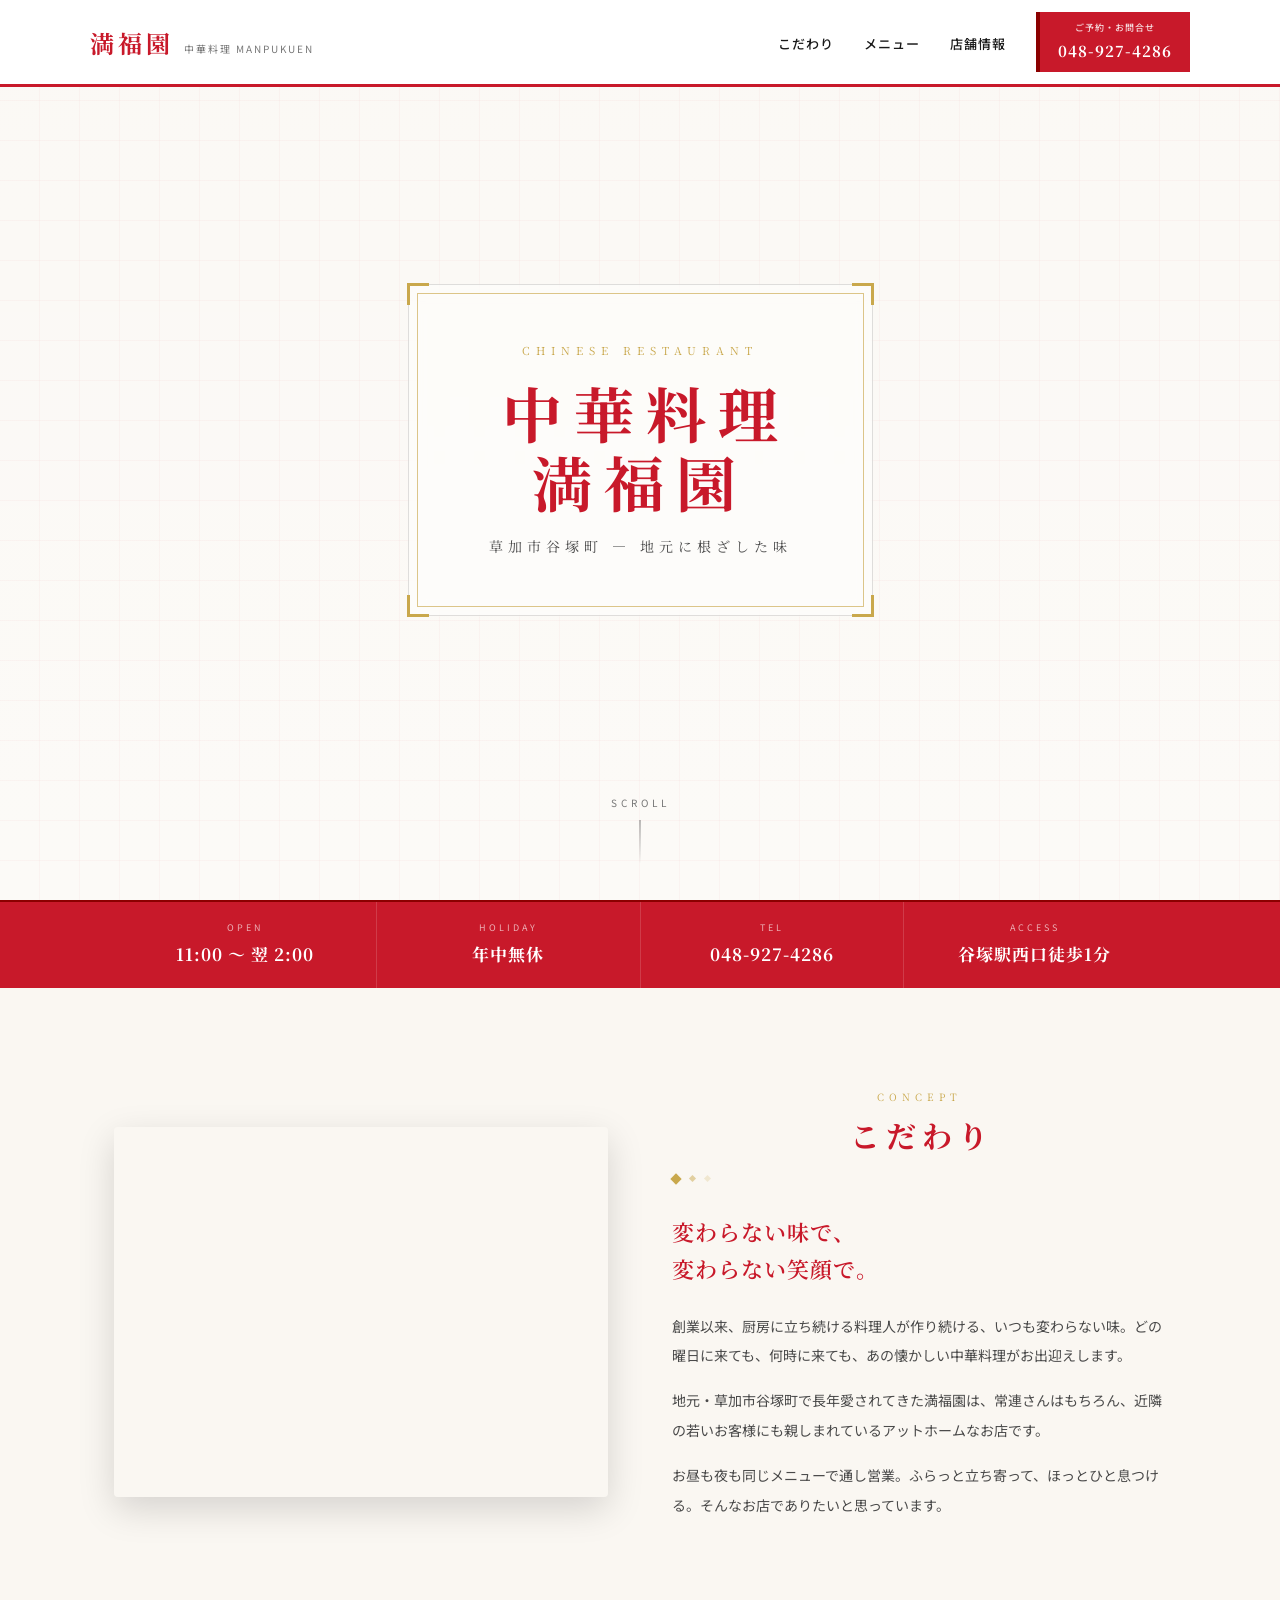
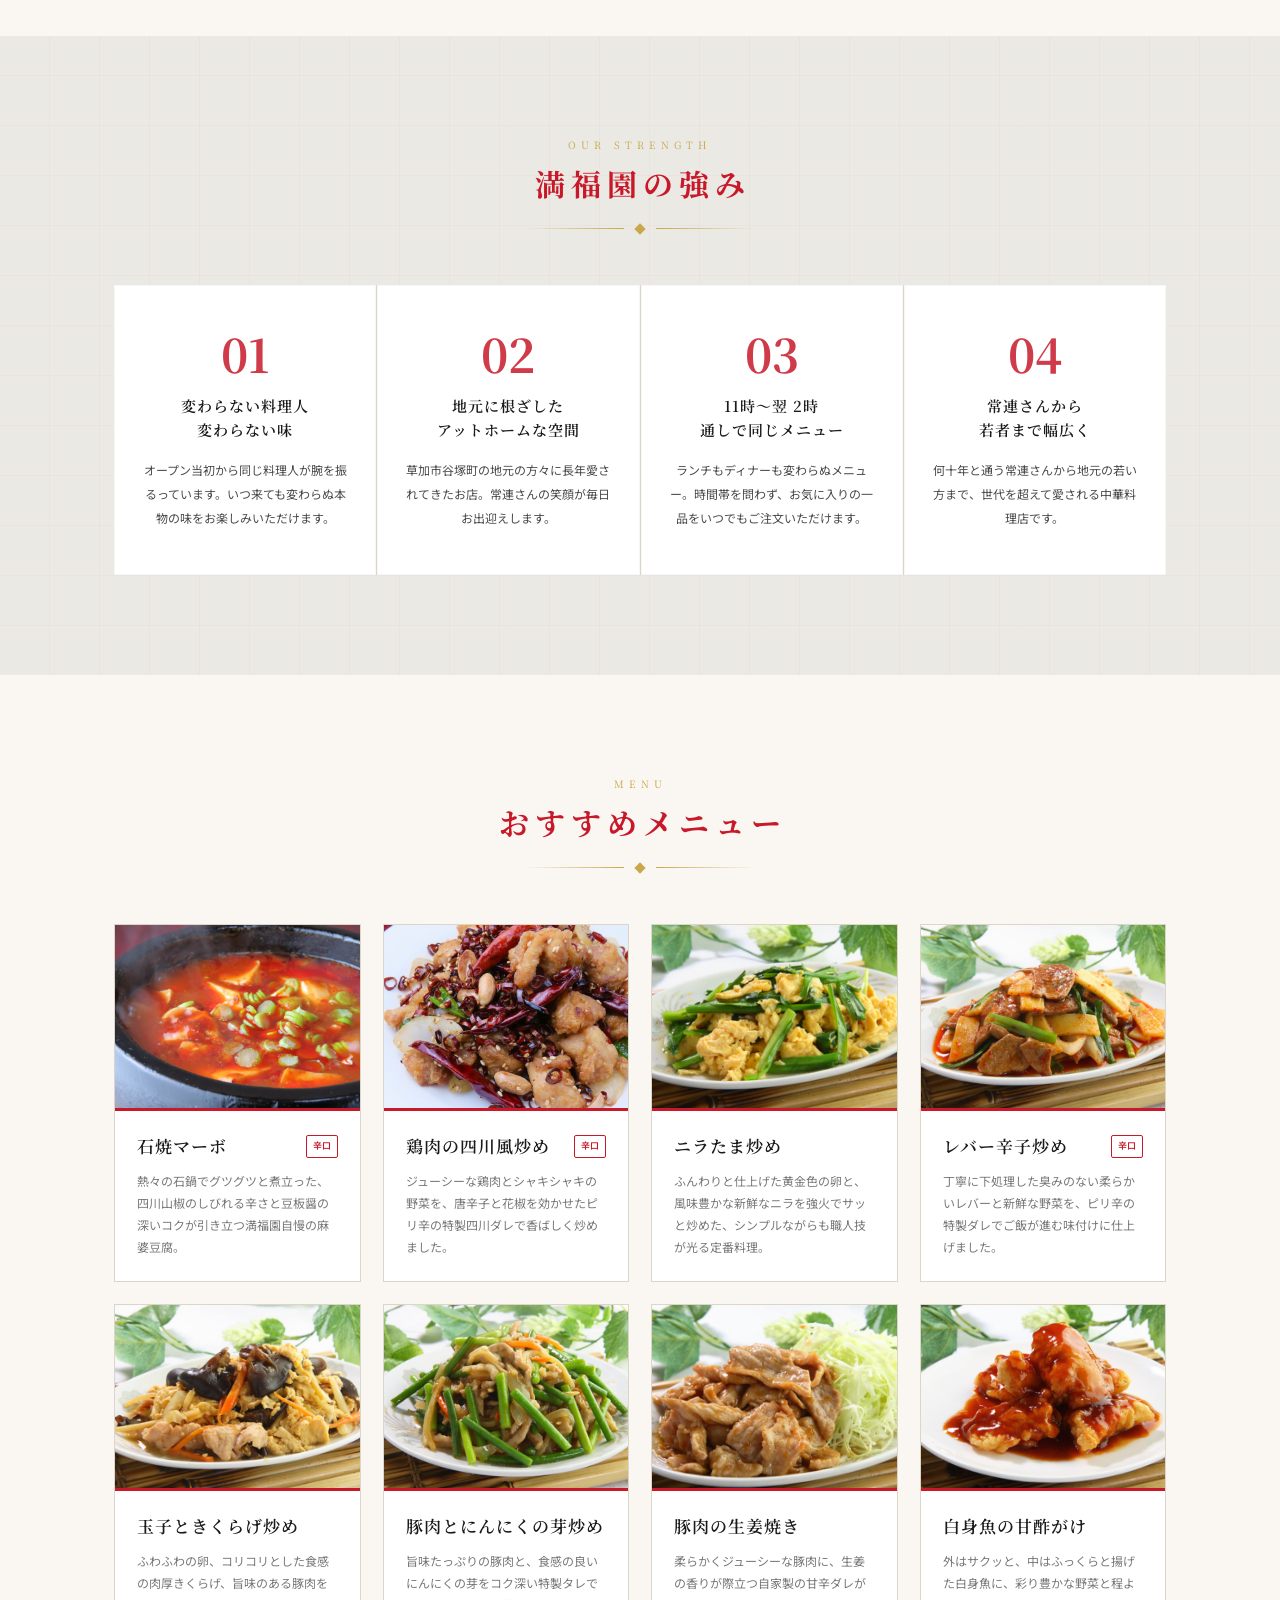
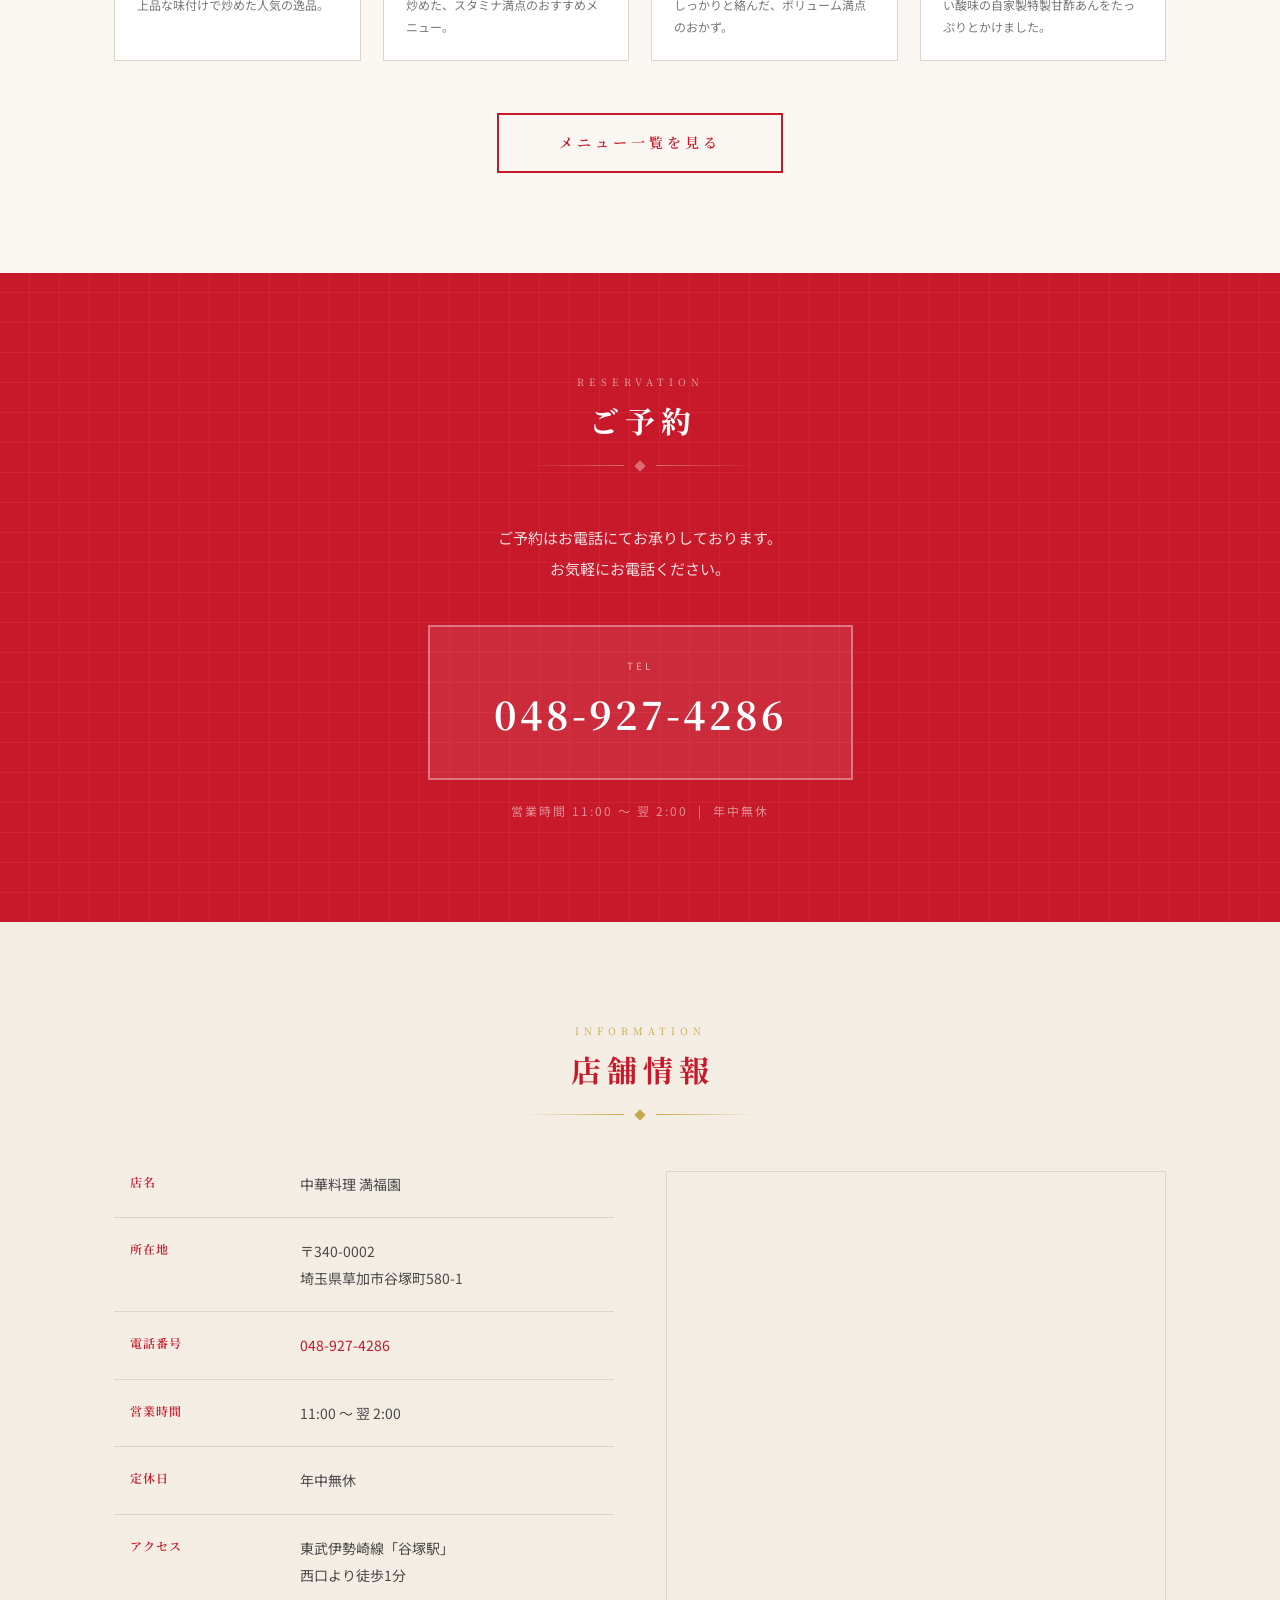
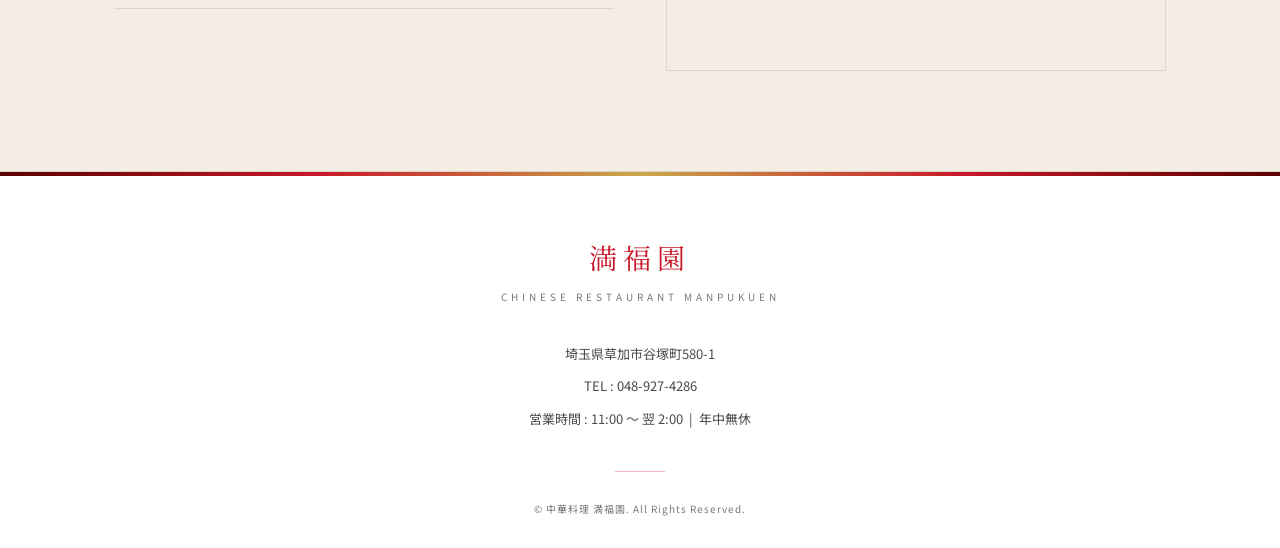
==== commit 0ecd8901: "Add files via upload" ====
--- a/index.html
+++ b/index.html
@@ -85,7 +85,7 @@
             </div>
             <div class="stripe-item">
                 <span class="s-label">Access</span>
-                <span class="s-val">谷塚駅 徒歩約5分</span>
+                <span class="s-val">谷塚駅西口徒歩1分</span>
             </div>
         </div>
     </div>
@@ -358,7 +358,7 @@
                             <th>アクセス</th>
                             <td>
                                 東武伊勢崎線「谷塚駅」<br>
-                                東口より徒歩約5分
+                                西口より徒歩1分
                             </td>
                         </tr>
                     </tbody>
--- a/style.css
+++ b/style.css
@@ -213,7 +213,7 @@
     align-items: center;
     justify-content: center;
     overflow: hidden;
-    background: #2A1A1A;
+    background: var(--off-white);
 }
 
 /* Animated background slides */
@@ -223,7 +223,7 @@
     background-size: cover;
     background-position: center;
     opacity: 0;
-    filter: brightness(0.65); /* Made slightly darker so foreground text stands out clearly */
+    filter: brightness(0.95) contrast(1.0);
 }
 .hero-slide:nth-child(1) {
     background-image: url('img/HERO1.jpg');
@@ -245,8 +245,8 @@
     position: absolute; inset: 0;
     background: linear-gradient(
         to bottom,
-        rgba(0,0,0,.35) 0%,
-        rgba(0,0,0,.6) 100%
+        rgba(255,255,255,.2) 0%,
+        rgba(255,255,255,.4) 100%
     );
     z-index: 1;
 }
@@ -255,8 +255,8 @@
 .hero-grid {
     position: absolute; inset: 0; z-index: 1;
     background-image:
-        repeating-linear-gradient(0deg, transparent 0, transparent 39px, rgba(255,255,255,.04) 39px, rgba(255,255,255,.04) 40px),
-        repeating-linear-gradient(90deg, transparent 0, transparent 39px, rgba(255,255,255,.04) 39px, rgba(255,255,255,.04) 40px);
+        repeating-linear-gradient(0deg, transparent 0, transparent 39px, rgba(200,25,42,.03) 39px, rgba(200,25,42,.03) 40px),
+        repeating-linear-gradient(90deg, transparent 0, transparent 39px, rgba(200,25,42,.03) 39px, rgba(200,25,42,.03) 40px);
 }
 
 /* Hero center content */
@@ -269,15 +269,18 @@
 .hero-frame {
     display: inline-block;
     padding: 56px 80px;
-    border: 1px solid rgba(255,255,255,.25);
-    position: relative;
+    border: 1px solid rgba(0,0,0,.12);
+    position: relative;
+    background: rgba(255, 255, 255, 0.45);
+    backdrop-filter: blur(8px);
+    -webkit-backdrop-filter: blur(8px);
 }
 /* inner border */
 .hero-frame::before {
     content: '';
     position: absolute;
     top: 8px; left: 8px; right: 8px; bottom: 8px;
-    border: 1px solid rgba(201,168,76,.45);
+    border: 1px solid rgba(201,168,76,.65);
     pointer-events: none;
 }
 /* gold corner: top-left */
@@ -300,30 +303,27 @@
 .hero-en {
     font-size: 11px;
     letter-spacing: 6px;
-    color: var(--gold-light);
+    color: var(--gold);
     font-family: var(--font-serif);
     margin-bottom: 18px;
     animation: fadeUp 1.1s ease both .2s;
-    text-shadow: 0 2px 10px rgba(0, 0, 0, 0.85);
 }
 .hero-title {
     font-size: 60px;
     font-weight: 700;
-    color: #fff;
+    color: var(--red);
     letter-spacing: 12px;
     text-indent: 12px;
     line-height: 1.15;
     animation: fadeUp 1.1s ease both .5s;
-    text-shadow: 0 3px 15px rgba(0, 0, 0, 0.9);
 }
 .hero-catch {
     margin-top: 18px;
     font-size: 14px;
-    color: rgba(255,255,255,.95);
+    color: var(--mid);
     letter-spacing: 5px;
     font-family: var(--font-serif);
     animation: fadeUp 1.1s ease both .8s;
-    text-shadow: 0 2px 10px rgba(0, 0, 0, 0.85);
 }
 
 .hero-scroll-indicator {
@@ -337,14 +337,14 @@
     gap: 8px;
     font-size: 10px;
     letter-spacing: 4px;
-    color: rgba(255,255,255,.5);
+    color: var(--soft);
     animation: scrollBounce 2.4s ease-in-out infinite;
 }
 .hero-scroll-indicator::after {
     content: '';
     display: block;
     width: 1px; height: 44px;
-    background: linear-gradient(to bottom, rgba(255,255,255,.5), transparent);
+    background: linear-gradient(to bottom, var(--soft), transparent);
 }
 @keyframes scrollBounce {
     0%,100% { transform: translateX(-50%) translateY(0); }
@@ -509,7 +509,7 @@
 ============================================================ */
 #features {
     padding: 100px 0;
-    background: var(--dark);
+    background: #EBE9E4;
     position: relative;
     overflow: hidden;
 }
@@ -517,10 +517,10 @@
     content: '';
     position: absolute; inset: 0;
     background-image:
-        repeating-linear-gradient(0deg, transparent 0, transparent 49px, rgba(200,25,42,.08) 49px, rgba(200,25,42,.08) 50px),
-        repeating-linear-gradient(90deg, transparent 0, transparent 49px, rgba(200,25,42,.08) 49px, rgba(200,25,42,.08) 50px);
-}
-#features .sec-title h2 { color: #fff; }
+        repeating-linear-gradient(0deg, transparent 0, transparent 49px, rgba(200,25,42,.03) 49px, rgba(200,25,42,.03) 50px),
+        repeating-linear-gradient(90deg, transparent 0, transparent 49px, rgba(200,25,42,.03) 49px, rgba(200,25,42,.03) 50px);
+}
+#features .sec-title h2 { color: var(--red); }
 #features .sec-title .en-label { color: var(--gold); }
 #features .divider::before { background: linear-gradient(to right, transparent, var(--gold)); }
 #features .divider::after  { background: linear-gradient(to left,  transparent, var(--gold)); }
@@ -530,19 +530,19 @@
     display: grid;
     grid-template-columns: repeat(4, 1fr);
     gap: 1px;
-    background: rgba(255,255,255,.06);
+    background: var(--border);
     position: relative; z-index: 1;
 }
 .f-card {
-    background: var(--dark);
+    background: var(--white);
     padding: 44px 28px;
     text-align: center;
-    border: 1px solid rgba(255,255,255,.07);
+    border: 1px solid rgba(0,0,0,.03);
     transition: background .35s, transform .35s, border-color .35s;
 }
 .f-card:hover {
-    background: rgba(200,25,42,.14);
-    border-color: rgba(200,25,42,.4);
+    background: rgba(200,25,42,.03);
+    border-color: rgba(200,25,42,.2);
     transform: translateY(-5px);
 }
 .f-num {
@@ -552,12 +552,12 @@
     font-weight: 700;
     line-height: 1;
     margin-bottom: 18px;
-    opacity: .65;
+    opacity: .85;
 }
 .f-title {
     font-size: 15px;
     font-family: var(--font-serif);
-    color: #fff;
+    color: var(--dark);
     font-weight: 600;
     letter-spacing: 1px;
     line-height: 1.6;
@@ -565,7 +565,7 @@
 }
 .f-desc {
     font-size: 12px;
-    color: rgba(255,255,255,.48);
+    color: var(--mid);
     line-height: 2;
 }
 
@@ -765,8 +765,9 @@
    [FOOTER]
 ============================================================ */
 footer {
-    background: var(--dark);
-    color: #fff;
+    background: var(--white);
+    color: var(--dark);
+    border-top: 1px solid var(--border);
 }
 .footer-top-bar {
     height: 4px;
@@ -786,24 +787,24 @@
 .footer-en {
     font-size: 10px;
     letter-spacing: 4px;
-    color: rgba(255,255,255,.3);
+    color: var(--soft);
     margin-bottom: 32px;
 }
 .footer-info-list {
     font-size: 13px;
-    color: rgba(255,255,255,.48);
+    color: var(--mid);
     line-height: 2.5;
     margin-bottom: 36px;
 }
 .footer-rule {
     width: 50px; height: 1px;
-    background: rgba(200,25,42,.5);
+    background: rgba(200,25,42,.3);
     margin: 0 auto 28px;
 }
 .copyright {
     font-size: 10px;
     letter-spacing: 1px;
-    color: rgba(255,255,255,.2);
+    color: var(--soft);
 }
 
 /* ============================================================
@@ -1015,29 +1016,31 @@
    [MENU PAGE ONLY] BACK BUTTON / CTA
 ============================================================ */
 .cta-strip {
-    background: var(--dark);
+    background: var(--cream);
     padding: 60px 0;
     text-align: center;
+    border-top: 1px solid var(--border);
 }
 .cta-strip p {
     font-size: 14px;
-    color: rgba(255,255,255,.55);
+    color: var(--dark);
     margin-bottom: 24px;
     letter-spacing: 1px;
 }
 .btn-back {
     display: inline-block;
     padding: 14px 48px;
-    border: 2px solid rgba(255,255,255,.3);
-    color: #fff;
+    border: 2px solid var(--red);
+    color: var(--red);
     font-size: 13px;
     letter-spacing: 3px;
     font-family: var(--font-serif);
-    transition: border-color .3s, background .3s;
+    transition: border-color .3s, background .3s, color .3s;
 }
 .btn-back:hover {
-    border-color: var(--red);
+    border-color: var(--red-dark);
     background: var(--red);
+    color: #fff;
 }
 .btn-tel-cta {
     display: inline-flex;
@@ -1077,7 +1080,7 @@
     #hamburger {
         display: flex;
         position: absolute;
-        right: 0;
+        right: 24px;
         top: 50%;
         transform: translateY(-50%);
     }
@@ -1147,6 +1150,7 @@
     .logo-main    { font-size: 20px; line-height: 1; }
     .logo-sub     { font-size: 9px; letter-spacing: 1px; }
     .container    { padding: 0 16px; }
+    #hamburger    { right: 16px; }
 
     /* Index Page specific mobile styles */
     .hero-title   { font-size: 30px; letter-spacing: 4px; }
